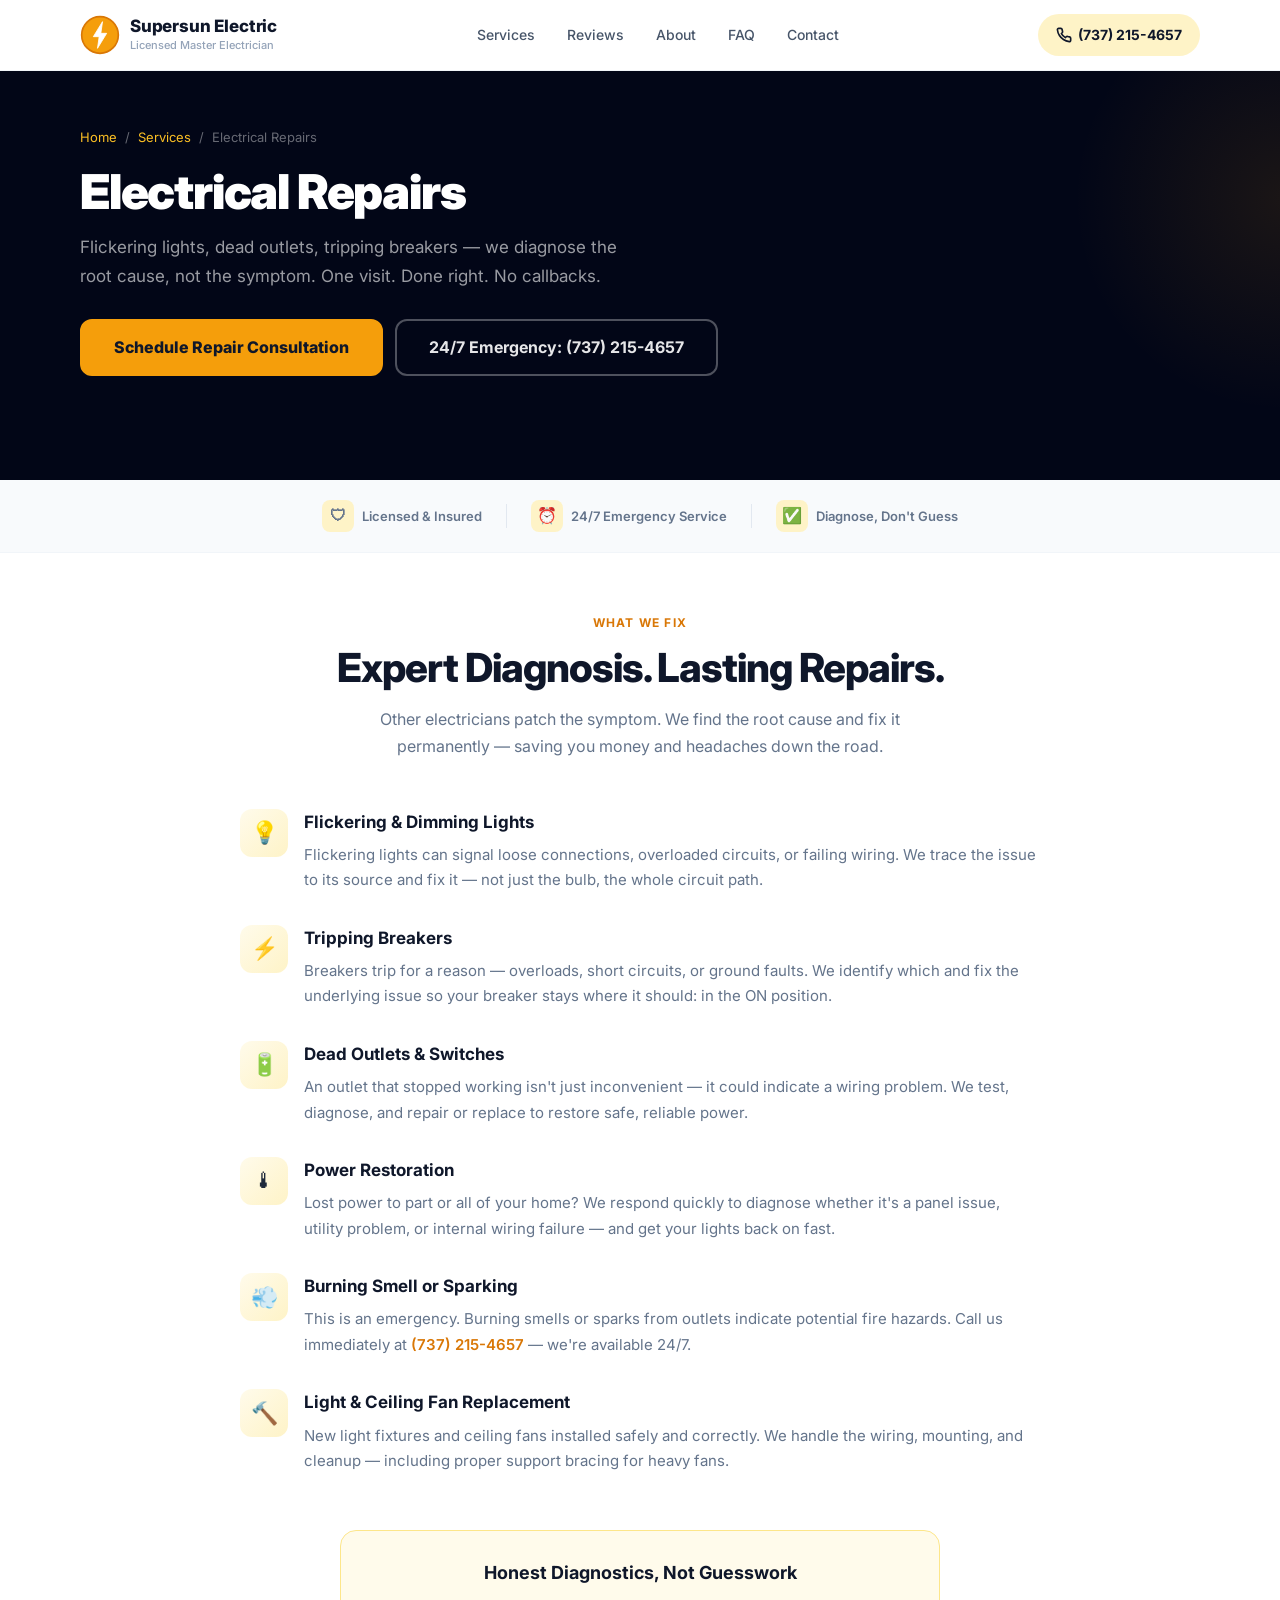
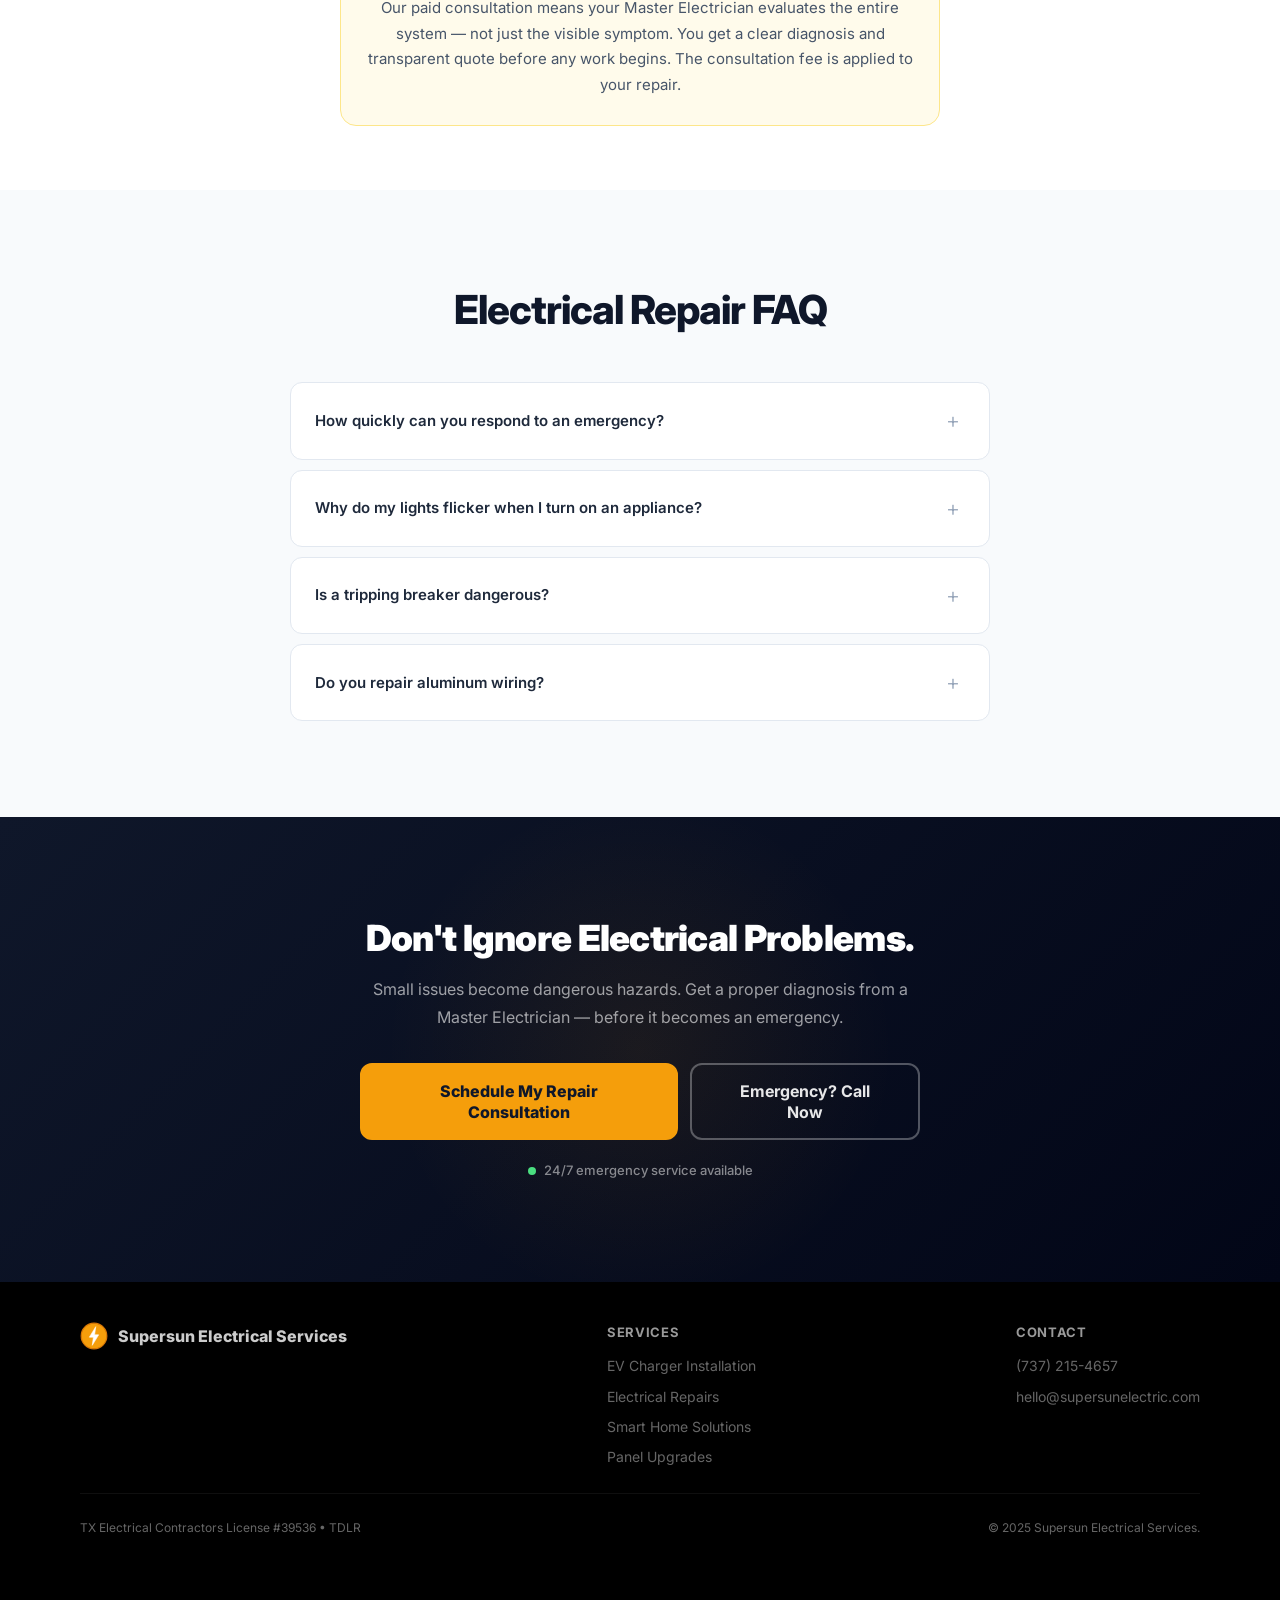
==== electrical-repairs/index.html @ ce924eeb "Redesign site with sales psychology, mobile-first UX, and dedicated service pages - Complete visual " ====
<!DOCTYPE html>
<html lang="en">
<head>
  <meta charset="UTF-8">
  <meta name="viewport" content="width=device-width, initial-scale=1.0">
  <title>Electrical Repairs | Supersun Electrical Services | Round Rock &amp; North Austin TX</title>
  <meta name="description" content="Expert electrical repairs in Round Rock, Cedar Park & North Austin. Flickering lights, tripping breakers, power restoration. Licensed Master Electrician. 24/7 emergency service. Call (737) 215-4657.">
  <link rel="canonical" href="https://papasartcave.com/electrical-repairs/">
  <meta property="og:title" content="Electrical Repairs | Supersun Electrical Services">
  <meta property="og:description" content="Stop living with flickering lights and tripping breakers. Expert electrical repair by a licensed Master Electrician in North Austin.">
  <link rel="preconnect" href="https://fonts.googleapis.com">
  <link rel="preconnect" href="https://fonts.gstatic.com" crossorigin>
  <link href="https://fonts.googleapis.com/css2?family=Inter:wght@400;500;600;700;800;900&display=swap" rel="stylesheet">
  <link rel="stylesheet" href="../styles.css">
</head>
<body>

  <div class="sticky-cta" id="stickyCta">
    <a href="tel:+17372154657" class="sticky-cta__call"><svg width="18" height="18" viewBox="0 0 24 24" fill="none" stroke="currentColor" stroke-width="2.5" stroke-linecap="round" stroke-linejoin="round"><path d="M22 16.92v3a2 2 0 01-2.18 2 19.79 19.79 0 01-8.63-3.07 19.5 19.5 0 01-6-6 19.79 19.79 0 01-3.07-8.67A2 2 0 014.11 2h3a2 2 0 012 1.72 12.84 12.84 0 00.7 2.81 2 2 0 01-.45 2.11L8.09 9.91a16 16 0 006 6l1.27-1.27a2 2 0 012.11-.45 12.84 12.84 0 002.81.7A2 2 0 0122 16.92z"/></svg> Call Now</a>
    <a href="/#contact" class="sticky-cta__quote">Get Free Quote</a>
  </div>

  <header class="header" id="header">
    <div class="container">
      <div class="header__inner">
        <a href="/" class="header__brand">
          <div class="header__logo"><svg width="40" height="40" viewBox="0 0 48 48" fill="none"><circle cx="24" cy="24" r="22" fill="#F59E0B" stroke="#D97706" stroke-width="2"/><path d="M27 8L16 26h7l-2 14 11-18h-7l2-14z" fill="#fff" stroke="#fff" stroke-width="1" stroke-linejoin="round"/></svg></div>
          <div><span class="header__name">Supersun Electric</span><span class="header__tagline">Licensed Master Electrician</span></div>
        </a>
        <nav class="nav">
          <a href="/#services" class="nav__link">Services</a>
          <a href="/#reviews" class="nav__link">Reviews</a>
          <a href="/#about" class="nav__link">About</a>
          <a href="/#faq" class="nav__link">FAQ</a>
          <a href="/#contact" class="nav__link">Contact</a>
        </nav>
        <div class="header__cta">
          <a href="tel:+17372154657" class="header__phone-btn"><svg width="16" height="16" viewBox="0 0 24 24" fill="none" stroke="currentColor" stroke-width="2.5" stroke-linecap="round" stroke-linejoin="round"><path d="M22 16.92v3a2 2 0 01-2.18 2 19.79 19.79 0 01-8.63-3.07 19.5 19.5 0 01-6-6 19.79 19.79 0 01-3.07-8.67A2 2 0 014.11 2h3a2 2 0 012 1.72 12.84 12.84 0 00.7 2.81 2 2 0 01-.45 2.11L8.09 9.91a16 16 0 006 6l1.27-1.27a2 2 0 012.11-.45 12.84 12.84 0 002.81.7A2 2 0 0122 16.92z"/></svg><span>(737) 215-4657</span></a>
        </div>
        <button class="menu-toggle" id="menuToggle" aria-label="Open menu"><span class="menu-toggle__bar"></span></button>
      </div>
    </div>
  </header>

  <div class="mobile-menu" id="mobileMenu">
    <div class="mobile-menu__panel">
      <a href="/#services" class="mobile-menu__link">Services</a>
      <a href="/#about" class="mobile-menu__link">About</a>
      <a href="/#reviews" class="mobile-menu__link">Reviews</a>
      <a href="/#contact" class="mobile-menu__link">Contact</a>
      <div class="mobile-menu__cta">
        <a href="/#contact" class="btn btn--primary btn--full">Schedule Consultation</a>
        <a href="tel:+17372154657" class="btn btn--outline btn--full">Call (737) 215-4657</a>
      </div>
    </div>
  </div>

  <section class="page-hero">
    <div class="container">
      <div class="page-hero__breadcrumb">
        <a href="/">Home</a> / <a href="/#services">Services</a> / <span>Electrical Repairs</span>
      </div>
      <h1 class="page-hero__title">Electrical Repairs</h1>
      <p class="page-hero__subtitle">Flickering lights, dead outlets, tripping breakers — we diagnose the root cause, not the symptom. One visit. Done right. No callbacks.</p>
      <div class="hero__ctas">
        <a href="/#contact" class="btn btn--primary btn--lg">Schedule Repair Consultation</a>
        <a href="tel:+17372154657" class="btn btn--outline-light btn--lg">24/7 Emergency: (737) 215-4657</a>
      </div>
    </div>
  </section>

  <div class="trust-bar">
    <div class="container">
      <div class="trust-bar__inner">
        <div class="trust-bar__item"><div class="trust-bar__icon">&#128737;</div> Licensed &amp; Insured</div>
        <div class="trust-bar__divider"></div>
        <div class="trust-bar__item"><div class="trust-bar__icon">&#9200;</div> 24/7 Emergency Service</div>
        <div class="trust-bar__divider"></div>
        <div class="trust-bar__item"><div class="trust-bar__icon">&#9989;</div> Diagnose, Don't Guess</div>
      </div>
    </div>
  </div>

  <section class="service-content">
    <div class="container">
      <div class="section__header">
        <span class="section__label">What We Fix</span>
        <h2 class="section__title">Expert Diagnosis. Lasting Repairs.</h2>
        <p class="section__subtitle">Other electricians patch the symptom. We find the root cause and fix it permanently — saving you money and headaches down the road.</p>
      </div>
      <div class="service-content__grid">
        <div class="benefit-card">
          <div class="benefit-card__icon">&#128161;</div>
          <div class="benefit-card__content">
            <h3>Flickering &amp; Dimming Lights</h3>
            <p>Flickering lights can signal loose connections, overloaded circuits, or failing wiring. We trace the issue to its source and fix it — not just the bulb, the whole circuit path.</p>
          </div>
        </div>
        <div class="benefit-card">
          <div class="benefit-card__icon">&#9889;</div>
          <div class="benefit-card__content">
            <h3>Tripping Breakers</h3>
            <p>Breakers trip for a reason — overloads, short circuits, or ground faults. We identify which and fix the underlying issue so your breaker stays where it should: in the ON position.</p>
          </div>
        </div>
        <div class="benefit-card">
          <div class="benefit-card__icon">&#128267;</div>
          <div class="benefit-card__content">
            <h3>Dead Outlets &amp; Switches</h3>
            <p>An outlet that stopped working isn't just inconvenient — it could indicate a wiring problem. We test, diagnose, and repair or replace to restore safe, reliable power.</p>
          </div>
        </div>
        <div class="benefit-card">
          <div class="benefit-card__icon">&#127777;</div>
          <div class="benefit-card__content">
            <h3>Power Restoration</h3>
            <p>Lost power to part or all of your home? We respond quickly to diagnose whether it's a panel issue, utility problem, or internal wiring failure — and get your lights back on fast.</p>
          </div>
        </div>
        <div class="benefit-card">
          <div class="benefit-card__icon">&#128168;</div>
          <div class="benefit-card__content">
            <h3>Burning Smell or Sparking</h3>
            <p>This is an emergency. Burning smells or sparks from outlets indicate potential fire hazards. Call us immediately at <a href="tel:+17372154657" style="color: var(--amber-600); font-weight: 600;">(737) 215-4657</a> — we're available 24/7.</p>
          </div>
        </div>
        <div class="benefit-card">
          <div class="benefit-card__icon">&#128296;</div>
          <div class="benefit-card__content">
            <h3>Light &amp; Ceiling Fan Replacement</h3>
            <p>New light fixtures and ceiling fans installed safely and correctly. We handle the wiring, mounting, and cleanup — including proper support bracing for heavy fans.</p>
          </div>
        </div>
      </div>
    </div>
  </section>

  <section style="padding: 0 0 64px;">
    <div class="container">
      <div class="pricing-note">
        <h3>Honest Diagnostics, Not Guesswork</h3>
        <p>Our paid consultation means your Master Electrician evaluates the entire system — not just the visible symptom. You get a clear diagnosis and transparent quote before any work begins. The consultation fee is applied to your repair.</p>
      </div>
    </div>
  </section>

  <section class="faq">
    <div class="container">
      <div class="section__header"><h2 class="section__title">Electrical Repair FAQ</h2></div>
      <div class="faq__list">
        <details class="faq__item">
          <summary class="faq__question">How quickly can you respond to an emergency?</summary>
          <p class="faq__answer">We offer 24/7 emergency service. For urgent issues like burning smells, sparking outlets, or complete power loss, call <a href="tel:+17372154657">(737) 215-4657</a> immediately. We prioritize safety-critical calls and respond as fast as possible.</p>
        </details>
        <details class="faq__item">
          <summary class="faq__question">Why do my lights flicker when I turn on an appliance?</summary>
          <p class="faq__answer">This usually means the appliance is on a circuit that can't handle the load, or there's a loose connection somewhere in the circuit. It could also indicate your panel needs upgrading. We'll diagnose the exact cause during our consultation.</p>
        </details>
        <details class="faq__item">
          <summary class="faq__question">Is a tripping breaker dangerous?</summary>
          <p class="faq__answer">A breaker tripping occasionally is the safety mechanism working as designed. But if it trips repeatedly, that indicates an underlying issue — overloaded circuit, short circuit, or ground fault — that needs professional diagnosis. Don't just keep resetting it.</p>
        </details>
        <details class="faq__item">
          <summary class="faq__question">Do you repair aluminum wiring?</summary>
          <p class="faq__answer">Yes. Aluminum wiring (common in 1960s-70s homes) requires special attention due to fire risk at connections. We can install COPALUM or AlumiConn connectors, or recommend a full rewire depending on your situation.</p>
        </details>
      </div>
    </div>
  </section>

  <section class="final-cta">
    <div class="container">
      <div class="final-cta__content">
        <h2 class="final-cta__title">Don't Ignore Electrical Problems.</h2>
        <p class="final-cta__subtitle">Small issues become dangerous hazards. Get a proper diagnosis from a Master Electrician — before it becomes an emergency.</p>
        <div class="final-cta__buttons">
          <a href="/#contact" class="btn btn--primary btn--lg">Schedule My Repair Consultation</a>
          <a href="tel:+17372154657" class="btn btn--outline-light btn--lg">Emergency? Call Now</a>
        </div>
        <div class="final-cta__urgency"><span class="pulse"></span> 24/7 emergency service available</div>
      </div>
    </div>
  </section>

  <footer class="footer">
    <div class="container">
      <div class="footer__inner">
        <div class="footer__top">
          <div><div class="footer__brand"><svg width="28" height="28" viewBox="0 0 48 48" fill="none"><circle cx="24" cy="24" r="22" fill="#F59E0B" stroke="#D97706" stroke-width="2"/><path d="M27 8L16 26h7l-2 14 11-18h-7l2-14z" fill="#fff" stroke="#fff" stroke-width="1" stroke-linejoin="round"/></svg><span class="footer__brand-name">Supersun Electrical Services</span></div></div>
          <div class="footer__links"><span class="footer__links-title">Services</span><a href="/ev-charger-installation/" class="footer__link">EV Charger Installation</a><a href="/electrical-repairs/" class="footer__link">Electrical Repairs</a><a href="/smart-home-solutions/" class="footer__link">Smart Home Solutions</a><a href="/panel-upgrades/" class="footer__link">Panel Upgrades</a></div>
          <div class="footer__links"><span class="footer__links-title">Contact</span><a href="tel:+17372154657" class="footer__link">(737) 215-4657</a><a href="mailto:hello@supersunelectric.com" class="footer__link">hello@supersunelectric.com</a></div>
        </div>
        <div class="footer__bottom"><p>TX Electrical Contractors License #39536 &bull; TDLR</p><p>&copy; 2025 Supersun Electrical Services.</p></div>
      </div>
    </div>
  </footer>

  <script>
    const stickyCta = document.getElementById('stickyCta');
    const pageHero = document.querySelector('.page-hero');
    if (stickyCta && pageHero) { new IntersectionObserver(([e]) => stickyCta.classList.toggle('sticky-cta--visible', !e.isIntersecting), { threshold: 0.1 }).observe(pageHero); }
    const header = document.getElementById('header');
    window.addEventListener('scroll', () => header.classList.toggle('header--scrolled', window.scrollY > 10), { passive: true });
    const menuToggle = document.getElementById('menuToggle');
    const mobileMenu = document.getElementById('mobileMenu');
    menuToggle.addEventListener('click', () => { mobileMenu.classList.toggle('mobile-menu--open'); menuToggle.classList.toggle('menu-toggle--active'); document.body.style.overflow = mobileMenu.classList.contains('mobile-menu--open') ? 'hidden' : ''; });
    mobileMenu.addEventListener('click', (e) => { if (e.target === mobileMenu) { mobileMenu.classList.remove('mobile-menu--open'); menuToggle.classList.remove('menu-toggle--active'); document.body.style.overflow = ''; } });
  </script>
</body>
</html>
---- styles.css ----
/* ===========================================
   SUPERSUN ELECTRICAL - Complete Redesign
   Mobile-First | Sales-Focused | Premium Feel
   =========================================== */

/* Reset & Base */
*, *::before, *::after {
  box-sizing: border-box;
  margin: 0;
  padding: 0;
}

:root {
  --amber-50: #FFFBEB;
  --amber-100: #FEF3C7;
  --amber-200: #FDE68A;
  --amber-300: #FCD34D;
  --amber-400: #FBBF24;
  --amber-500: #F59E0B;
  --amber-600: #D97706;
  --amber-700: #B45309;

  --slate-50: #F8FAFC;
  --slate-100: #F1F5F9;
  --slate-200: #E2E8F0;
  --slate-300: #CBD5E1;
  --slate-400: #94A3B8;
  --slate-500: #64748B;
  --slate-600: #475569;
  --slate-700: #334155;
  --slate-800: #1E293B;
  --slate-900: #0F172A;
  --slate-950: #020617;

  --green-400: #4ADE80;
  --green-500: #22C55E;
  --green-600: #16A34A;
  --red-500: #EF4444;
  --red-50: #FEF2F2;

  --radius: 12px;
  --radius-lg: 16px;
  --radius-xl: 20px;
  --shadow-sm: 0 1px 2px rgba(0,0,0,0.05);
  --shadow: 0 4px 6px -1px rgba(0,0,0,0.1), 0 2px 4px -2px rgba(0,0,0,0.1);
  --shadow-lg: 0 10px 15px -3px rgba(0,0,0,0.1), 0 4px 6px -4px rgba(0,0,0,0.1);
  --shadow-xl: 0 20px 25px -5px rgba(0,0,0,0.1), 0 8px 10px -6px rgba(0,0,0,0.1);
}

html {
  scroll-behavior: smooth;
  -webkit-text-size-adjust: 100%;
}

body {
  font-family: 'Inter', -apple-system, BlinkMacSystemFont, 'Segoe UI', sans-serif;
  color: var(--slate-800);
  background: #fff;
  line-height: 1.6;
  -webkit-font-smoothing: antialiased;
  -moz-osx-font-smoothing: grayscale;
  overflow-x: hidden;
}

img { max-width: 100%; height: auto; display: block; }
a { color: inherit; text-decoration: none; }

.container {
  width: 100%;
  max-width: 1200px;
  margin: 0 auto;
  padding: 0 20px;
}

/* ===========================================
   STICKY MOBILE CTA BAR
   =========================================== */
.sticky-cta {
  position: fixed;
  bottom: 0;
  left: 0;
  right: 0;
  z-index: 1000;
  display: flex;
  gap: 8px;
  background: var(--slate-900);
  padding: 12px 16px;
  padding-bottom: max(12px, env(safe-area-inset-bottom));
  transform: translateY(100%);
  transition: transform 0.3s cubic-bezier(0.4, 0, 0.2, 1);
  box-shadow: 0 -4px 24px rgba(0,0,0,0.25);
  backdrop-filter: blur(12px);
}

.sticky-cta--visible {
  transform: translateY(0);
}

.sticky-cta a {
  flex: 1;
  display: flex;
  align-items: center;
  justify-content: center;
  gap: 8px;
  padding: 14px 16px;
  border-radius: 10px;
  font-weight: 700;
  font-size: 15px;
  text-align: center;
  transition: all 0.2s;
}

.sticky-cta__call {
  background: var(--amber-500);
  color: var(--slate-900) !important;
}
.sticky-cta__call:hover { background: var(--amber-400); }

.sticky-cta__quote {
  background: #fff;
  color: var(--slate-900) !important;
}
.sticky-cta__quote:hover { background: var(--slate-100); }

/* ===========================================
   HEADER / NAVIGATION
   =========================================== */
.header {
  position: sticky;
  top: 0;
  z-index: 500;
  background: rgba(255,255,255,0.97);
  backdrop-filter: blur(16px);
  -webkit-backdrop-filter: blur(16px);
  border-bottom: 1px solid var(--slate-100);
  transition: box-shadow 0.3s;
}

.header--scrolled {
  box-shadow: 0 1px 3px rgba(0,0,0,0.08);
}

.header__inner {
  display: flex;
  align-items: center;
  justify-content: space-between;
  padding: 14px 0;
}

.header__brand {
  display: flex;
  align-items: center;
  gap: 10px;
  text-decoration: none;
}

.header__logo {
  flex-shrink: 0;
  width: 40px;
  height: 40px;
}

.header__name {
  font-weight: 800;
  font-size: 17px;
  color: var(--slate-900);
  display: block;
  line-height: 1.2;
  letter-spacing: -0.01em;
}

.header__tagline {
  font-size: 11px;
  color: var(--slate-400);
  display: block;
  font-weight: 500;
}

/* Desktop Nav */
.nav {
  display: none;
  align-items: center;
  gap: 4px;
}

.nav__link {
  font-size: 14px;
  font-weight: 500;
  color: var(--slate-600);
  padding: 8px 14px;
  border-radius: 8px;
  transition: all 0.2s;
}

.nav__link:hover {
  color: var(--slate-900);
  background: var(--slate-50);
}

.nav__link--active {
  color: var(--slate-900);
  font-weight: 600;
}

/* Header CTA */
.header__cta {
  display: none;
  align-items: center;
  gap: 10px;
}

.header__phone-btn {
  display: flex;
  align-items: center;
  gap: 6px;
  font-weight: 700;
  font-size: 14px;
  color: var(--slate-900) !important;
  background: var(--amber-100);
  padding: 10px 18px;
  border-radius: 100px;
  white-space: nowrap;
  transition: all 0.2s;
}

.header__phone-btn:hover {
  background: var(--amber-200);
  transform: translateY(-1px);
}

/* Mobile Menu Toggle */
.menu-toggle {
  display: flex;
  align-items: center;
  justify-content: center;
  width: 44px;
  height: 44px;
  border: none;
  background: transparent;
  cursor: pointer;
  border-radius: 10px;
  transition: background 0.2s;
}

.menu-toggle:hover {
  background: var(--slate-50);
}

.menu-toggle__bar {
  display: block;
  width: 22px;
  height: 2px;
  background: var(--slate-700);
  border-radius: 2px;
  position: relative;
  transition: all 0.3s;
}

.menu-toggle__bar::before,
.menu-toggle__bar::after {
  content: '';
  position: absolute;
  left: 0;
  width: 22px;
  height: 2px;
  background: var(--slate-700);
  border-radius: 2px;
  transition: all 0.3s;
}

.menu-toggle__bar::before { top: -7px; }
.menu-toggle__bar::after { top: 7px; }

.menu-toggle--active .menu-toggle__bar {
  background: transparent;
}
.menu-toggle--active .menu-toggle__bar::before {
  top: 0;
  transform: rotate(45deg);
}
.menu-toggle--active .menu-toggle__bar::after {
  top: 0;
  transform: rotate(-45deg);
}

/* Mobile Menu Overlay */
.mobile-menu {
  position: fixed;
  top: 0;
  left: 0;
  right: 0;
  bottom: 0;
  z-index: 400;
  background: rgba(15,23,42,0.5);
  backdrop-filter: blur(4px);
  opacity: 0;
  visibility: hidden;
  transition: all 0.3s;
}

.mobile-menu--open {
  opacity: 1;
  visibility: visible;
}

.mobile-menu__panel {
  position: absolute;
  top: 0;
  right: 0;
  width: min(320px, 85vw);
  height: 100%;
  background: #fff;
  padding: 80px 24px 32px;
  transform: translateX(100%);
  transition: transform 0.35s cubic-bezier(0.4, 0, 0.2, 1);
  overflow-y: auto;
  display: flex;
  flex-direction: column;
}

.mobile-menu--open .mobile-menu__panel {
  transform: translateX(0);
}

.mobile-menu__link {
  display: block;
  font-size: 17px;
  font-weight: 600;
  color: var(--slate-800);
  padding: 16px 0;
  border-bottom: 1px solid var(--slate-100);
  transition: color 0.2s;
}

.mobile-menu__link:hover {
  color: var(--amber-600);
}

.mobile-menu__service-links {
  padding-left: 16px;
  display: flex;
  flex-direction: column;
}

.mobile-menu__service-link {
  font-size: 15px;
  font-weight: 500;
  color: var(--slate-500);
  padding: 10px 0;
  border-bottom: 1px solid var(--slate-50);
}

.mobile-menu__service-link:hover {
  color: var(--amber-600);
}

.mobile-menu__cta {
  margin-top: auto;
  padding-top: 24px;
  display: flex;
  flex-direction: column;
  gap: 10px;
}

/* ===========================================
   BUTTONS
   =========================================== */
.btn {
  display: inline-flex;
  align-items: center;
  justify-content: center;
  gap: 8px;
  font-weight: 700;
  font-size: 15px;
  border-radius: 10px;
  padding: 14px 28px;
  border: 2px solid transparent;
  cursor: pointer;
  transition: all 0.25s cubic-bezier(0.4, 0, 0.2, 1);
  text-align: center;
  line-height: 1.3;
  position: relative;
  overflow: hidden;
}

.btn--primary {
  background: var(--amber-500);
  color: var(--slate-900);
  border-color: var(--amber-500);
  font-weight: 800;
}
.btn--primary:hover {
  background: var(--amber-400);
  border-color: var(--amber-400);
  transform: translateY(-2px);
  box-shadow: 0 8px 24px rgba(245,158,11,0.35);
}

.btn--secondary {
  background: var(--slate-900);
  color: #fff;
  border-color: var(--slate-900);
}
.btn--secondary:hover {
  background: var(--slate-800);
  transform: translateY(-2px);
  box-shadow: var(--shadow-lg);
}

.btn--outline {
  background: transparent;
  color: var(--slate-700);
  border-color: var(--slate-300);
}
.btn--outline:hover {
  border-color: var(--slate-400);
  background: var(--slate-50);
  color: var(--slate-900);
}

.btn--outline-light {
  background: transparent;
  color: rgba(255,255,255,0.9);
  border-color: rgba(255,255,255,0.3);
}
.btn--outline-light:hover {
  background: rgba(255,255,255,0.1);
  border-color: rgba(255,255,255,0.5);
  color: #fff;
}

.btn--lg {
  padding: 16px 32px;
  font-size: 16px;
  border-radius: 12px;
}

.btn--full {
  width: 100%;
}

.btn--ghost {
  background: transparent;
  color: var(--amber-600);
  border-color: transparent;
  padding: 8px 0;
  font-weight: 600;
}
.btn--ghost:hover {
  color: var(--amber-700);
}
.btn--ghost::after {
  content: ' \2192';
  transition: transform 0.2s;
  display: inline-block;
}
.btn--ghost:hover::after {
  transform: translateX(4px);
}

/* ===========================================
   HERO
   =========================================== */
.hero {
  background: var(--slate-950);
  color: #fff;
  padding: 48px 0 56px;
  position: relative;
  overflow: hidden;
}

.hero::before {
  content: '';
  position: absolute;
  top: -40%;
  right: -20%;
  width: 600px;
  height: 600px;
  background: radial-gradient(circle, rgba(245,158,11,0.12) 0%, transparent 65%);
  pointer-events: none;
}

.hero::after {
  content: '';
  position: absolute;
  bottom: -20%;
  left: -10%;
  width: 400px;
  height: 400px;
  background: radial-gradient(circle, rgba(245,158,11,0.06) 0%, transparent 65%);
  pointer-events: none;
}

.hero__content {
  position: relative;
  z-index: 1;
}

.hero__eyebrow {
  display: inline-flex;
  align-items: center;
  gap: 8px;
  background: rgba(245,158,11,0.1);
  color: var(--amber-400);
  font-size: 13px;
  font-weight: 600;
  padding: 8px 16px;
  border-radius: 100px;
  border: 1px solid rgba(245,158,11,0.15);
  margin-bottom: 24px;
  letter-spacing: 0.02em;
}

.hero__title {
  font-size: 36px;
  font-weight: 900;
  line-height: 1.1;
  margin-bottom: 18px;
  letter-spacing: -0.03em;
}

.hero__title .highlight {
  color: var(--amber-400);
  display: block;
}

.hero__subtitle {
  font-size: 17px;
  line-height: 1.7;
  color: rgba(255,255,255,0.65);
  margin-bottom: 32px;
  max-width: 520px;
}

.hero__ctas {
  display: flex;
  flex-direction: column;
  gap: 12px;
  margin-bottom: 40px;
}

.hero__social-proof {
  display: flex;
  flex-direction: column;
  gap: 16px;
}

.hero__rating {
  display: flex;
  align-items: center;
  gap: 8px;
}

.hero__stars {
  color: var(--amber-400);
  font-size: 16px;
  letter-spacing: 2px;
}

.hero__rating-text {
  font-size: 13px;
  color: rgba(255,255,255,0.5);
  font-weight: 500;
}

.hero__trust-row {
  display: flex;
  flex-wrap: wrap;
  gap: 16px 24px;
}

.hero__trust-item {
  display: flex;
  align-items: center;
  gap: 8px;
  font-size: 13px;
  color: rgba(255,255,255,0.6);
  font-weight: 500;
}

.hero__trust-item svg {
  flex-shrink: 0;
}

/* ===========================================
   TRUST BAR
   =========================================== */
.trust-bar {
  background: var(--slate-50);
  border-bottom: 1px solid var(--slate-100);
  padding: 20px 0;
  overflow: hidden;
}

.trust-bar__inner {
  display: flex;
  align-items: center;
  justify-content: center;
  gap: 24px;
  flex-wrap: wrap;
}

.trust-bar__item {
  display: flex;
  align-items: center;
  gap: 8px;
  font-size: 13px;
  font-weight: 600;
  color: var(--slate-500);
  white-space: nowrap;
}

.trust-bar__icon {
  width: 32px;
  height: 32px;
  background: var(--amber-100);
  border-radius: 8px;
  display: flex;
  align-items: center;
  justify-content: center;
  font-size: 16px;
  flex-shrink: 0;
}

.trust-bar__divider {
  width: 1px;
  height: 24px;
  background: var(--slate-200);
  display: none;
}

/* ===========================================
   SECTION COMMON
   =========================================== */
section {
  padding: 64px 0;
}

.section__label {
  display: inline-block;
  font-size: 12px;
  font-weight: 700;
  text-transform: uppercase;
  letter-spacing: 0.1em;
  color: var(--amber-600);
  margin-bottom: 12px;
}

.section__title {
  font-size: 28px;
  font-weight: 800;
  text-align: center;
  margin-bottom: 14px;
  letter-spacing: -0.025em;
  line-height: 1.2;
  color: var(--slate-900);
}

.section__subtitle {
  font-size: 16px;
  color: var(--slate-500);
  text-align: center;
  margin-bottom: 40px;
  max-width: 560px;
  margin-left: auto;
  margin-right: auto;
  line-height: 1.7;
}

.section__header {
  text-align: center;
  margin-bottom: 48px;
}

/* ===========================================
   PROBLEM / AGITATION
   =========================================== */
.problem {
  background: #fff;
}

.problem__grid {
  display: grid;
  gap: 16px;
  max-width: 800px;
  margin: 0 auto;
}

.problem__card {
  padding: 28px 24px;
  border-radius: var(--radius-lg);
  border: 1px solid var(--slate-200);
  opacity: 0;
  transform: translateY(20px);
  transition: opacity 0.6s ease, transform 0.6s ease;
}

.problem__card.animate-in {
  opacity: 1;
  transform: translateY(0);
}

.problem__card--bad {
  background: var(--red-50);
  border-color: rgba(239,68,68,0.12);
}

.problem__card--good {
  background: #F0FDF4;
  border-color: rgba(34,197,94,0.12);
}

.problem__card-header {
  display: flex;
  align-items: center;
  gap: 12px;
  margin-bottom: 16px;
}

.problem__icon {
  width: 40px;
  height: 40px;
  border-radius: 10px;
  display: flex;
  align-items: center;
  justify-content: center;
  font-size: 18px;
  font-weight: 800;
  flex-shrink: 0;
}

.problem__card--bad .problem__icon {
  background: rgba(239,68,68,0.1);
  color: var(--red-500);
}

.problem__card--good .problem__icon {
  background: rgba(34,197,94,0.1);
  color: var(--green-600);
}

.problem__card h3 {
  font-size: 18px;
  font-weight: 700;
}

.problem__card ul {
  list-style: none;
  display: flex;
  flex-direction: column;
  gap: 10px;
}

.problem__card li {
  font-size: 15px;
  color: var(--slate-600);
  padding-left: 28px;
  position: relative;
  line-height: 1.5;
}

.problem__card--bad li::before {
  content: '\2715';
  position: absolute;
  left: 0;
  color: var(--red-500);
  font-weight: 700;
  font-size: 13px;
  top: 2px;
}

.problem__card--good li::before {
  content: '\2713';
  position: absolute;
  left: 0;
  color: var(--green-500);
  font-weight: 700;
  font-size: 14px;
  top: 1px;
}

/* ===========================================
   SERVICES
   =========================================== */
.services {
  background: var(--slate-50);
}

.services__grid {
  display: grid;
  gap: 16px;
}

.service-card {
  background: #fff;
  border: 1px solid var(--slate-200);
  border-radius: var(--radius-xl);
  padding: 32px 24px;
  transition: all 0.35s cubic-bezier(0.4, 0, 0.2, 1);
  opacity: 0;
  transform: translateY(20px);
  display: flex;
  flex-direction: column;
  position: relative;
  overflow: hidden;
}

.service-card.animate-in {
  opacity: 1;
  transform: translateY(0);
}

.service-card:hover {
  transform: translateY(-4px);
  box-shadow: var(--shadow-xl);
  border-color: var(--amber-200);
}

.service-card__icon {
  width: 56px;
  height: 56px;
  background: linear-gradient(135deg, var(--amber-50), var(--amber-100));
  border-radius: 14px;
  display: flex;
  align-items: center;
  justify-content: center;
  margin-bottom: 20px;
  color: var(--amber-600);
}

.service-card__title {
  font-size: 20px;
  font-weight: 800;
  margin-bottom: 10px;
  letter-spacing: -0.01em;
  color: var(--slate-900);
}

.service-card__desc {
  font-size: 15px;
  color: var(--slate-500);
  margin-bottom: 20px;
  line-height: 1.7;
  flex-grow: 1;
}

.service-card__features {
  list-style: none;
  display: flex;
  flex-direction: column;
  gap: 8px;
  margin-bottom: 24px;
}

.service-card__features li {
  font-size: 14px;
  color: var(--slate-600);
  padding-left: 24px;
  position: relative;
  font-weight: 500;
}

.service-card__features li::before {
  content: '';
  position: absolute;
  left: 0;
  top: 7px;
  width: 8px;
  height: 8px;
  background: var(--amber-400);
  border-radius: 50%;
}

.service-card__link {
  display: inline-flex;
  align-items: center;
  gap: 6px;
  font-size: 14px;
  font-weight: 700;
  color: var(--amber-600);
  transition: all 0.2s;
}

.service-card__link:hover {
  color: var(--amber-700);
  gap: 10px;
}

/* ===========================================
   SOCIAL PROOF / STATS
   =========================================== */
.proof {
  background: var(--slate-950);
  color: #fff;
  position: relative;
  overflow: hidden;
}

.proof::before {
  content: '';
  position: absolute;
  top: 0;
  left: 0;
  right: 0;
  bottom: 0;
  background: linear-gradient(135deg, rgba(245,158,11,0.05) 0%, transparent 50%);
  pointer-events: none;
}

.proof .section__label { color: var(--amber-400); }
.proof .section__title { color: #fff; }
.proof .section__subtitle { color: rgba(255,255,255,0.5); }

.stats {
  display: grid;
  grid-template-columns: 1fr 1fr;
  gap: 16px;
  margin-bottom: 40px;
  position: relative;
  z-index: 1;
}

.stat {
  text-align: center;
  padding: 24px 16px;
  background: rgba(255,255,255,0.04);
  border-radius: var(--radius-lg);
  border: 1px solid rgba(255,255,255,0.06);
  opacity: 0;
  transform: translateY(20px);
  transition: opacity 0.6s ease, transform 0.6s ease;
}

.stat.animate-in {
  opacity: 1;
  transform: translateY(0);
}

.stat__number {
  display: block;
  font-size: 36px;
  font-weight: 900;
  color: var(--amber-400);
  line-height: 1.1;
  margin-bottom: 6px;
  letter-spacing: -0.02em;
}

.stat__label {
  font-size: 13px;
  color: rgba(255,255,255,0.5);
  font-weight: 500;
}

/* Testimonial */
.testimonials {
  position: relative;
  z-index: 1;
  margin-bottom: 40px;
}

.testimonial {
  background: rgba(255,255,255,0.04);
  border: 1px solid rgba(255,255,255,0.06);
  border-radius: var(--radius-xl);
  padding: 28px 24px;
  margin-bottom: 16px;
}

.testimonial__stars {
  color: var(--amber-400);
  font-size: 16px;
  letter-spacing: 3px;
  margin-bottom: 14px;
}

.testimonial__text {
  font-size: 15px;
  color: rgba(255,255,255,0.75);
  line-height: 1.7;
  margin-bottom: 16px;
  font-style: italic;
}

.testimonial__author {
  display: flex;
  align-items: center;
  gap: 12px;
}

.testimonial__avatar {
  width: 40px;
  height: 40px;
  border-radius: 50%;
  background: var(--amber-500);
  display: flex;
  align-items: center;
  justify-content: center;
  font-weight: 800;
  font-size: 14px;
  color: var(--slate-900);
  flex-shrink: 0;
}

.testimonial__name {
  font-size: 14px;
  font-weight: 600;
  color: rgba(255,255,255,0.9);
}

.testimonial__location {
  font-size: 12px;
  color: rgba(255,255,255,0.4);
}

.certifications {
  display: flex;
  flex-wrap: wrap;
  justify-content: center;
  gap: 8px;
  position: relative;
  z-index: 1;
}

.cert-badge {
  font-size: 12px;
  font-weight: 600;
  padding: 8px 16px;
  border-radius: 100px;
  background: rgba(245,158,11,0.08);
  color: var(--amber-300);
  border: 1px solid rgba(245,158,11,0.15);
  letter-spacing: 0.01em;
}

/* ===========================================
   PROCESS / HOW IT WORKS
   =========================================== */
.process {
  background: #fff;
}

.process__steps {
  display: flex;
  flex-direction: column;
  align-items: center;
  gap: 0;
  max-width: 800px;
  margin: 0 auto;
}

.step {
  text-align: center;
  padding: 28px 20px;
  max-width: 380px;
  opacity: 0;
  transform: translateY(20px);
  transition: opacity 0.6s ease, transform 0.6s ease;
}

.step.animate-in {
  opacity: 1;
  transform: translateY(0);
}

.step__number {
  width: 52px;
  height: 52px;
  background: linear-gradient(135deg, var(--amber-500), var(--amber-400));
  color: var(--slate-900);
  font-weight: 900;
  font-size: 20px;
  border-radius: 50%;
  display: flex;
  align-items: center;
  justify-content: center;
  margin: 0 auto 18px;
  box-shadow: 0 4px 12px rgba(245,158,11,0.3);
}

.step__title {
  font-size: 19px;
  font-weight: 700;
  margin-bottom: 10px;
  color: var(--slate-900);
}

.step__desc {
  font-size: 15px;
  color: var(--slate-500);
  line-height: 1.7;
}

.step__connector {
  width: 2px;
  height: 36px;
  background: linear-gradient(to bottom, var(--amber-300), var(--slate-200));
  border-radius: 1px;
}

.process__cta {
  text-align: center;
  margin-top: 40px;
}

/* ===========================================
   ABOUT / TEAM
   =========================================== */
.about {
  background: var(--slate-50);
}

.about__grid {
  display: grid;
  gap: 20px;
  max-width: 700px;
  margin: 0 auto;
}

.about__member {
  background: #fff;
  border-radius: var(--radius-xl);
  padding: 32px 24px;
  text-align: center;
  border: 1px solid var(--slate-200);
  opacity: 0;
  transform: translateY(20px);
  transition: all 0.6s ease;
}

.about__member.animate-in {
  opacity: 1;
  transform: translateY(0);
}

.about__avatar {
  width: 72px;
  height: 72px;
  background: linear-gradient(135deg, var(--amber-500), var(--amber-400));
  color: var(--slate-900);
  font-weight: 800;
  font-size: 24px;
  border-radius: 50%;
  display: flex;
  align-items: center;
  justify-content: center;
  margin: 0 auto 16px;
  box-shadow: 0 4px 12px rgba(245,158,11,0.25);
}

.about__member h3 {
  font-size: 20px;
  font-weight: 800;
  margin-bottom: 4px;
  color: var(--slate-900);
}

.about__role {
  font-size: 14px;
  color: var(--amber-600);
  font-weight: 600;
  margin-bottom: 14px;
}

.about__member p:last-child {
  font-size: 15px;
  color: var(--slate-500);
  line-height: 1.7;
}

/* ===========================================
   SERVICE AREA
   =========================================== */
.area {
  background: #fff;
}

.area__grid {
  display: flex;
  flex-wrap: wrap;
  justify-content: center;
  gap: 8px;
}

.area__tag {
  font-size: 13px;
  font-weight: 500;
  padding: 8px 18px;
  background: var(--slate-50);
  border: 1px solid var(--slate-200);
  border-radius: 100px;
  color: var(--slate-600);
  transition: all 0.2s;
}

.area__tag:hover {
  background: var(--amber-50);
  border-color: var(--amber-200);
  color: var(--amber-700);
}

/* ===========================================
   FAQ
   =========================================== */
.faq {
  background: var(--slate-50);
}

.faq__list {
  max-width: 700px;
  margin: 0 auto;
  display: flex;
  flex-direction: column;
  gap: 10px;
}

.faq__item {
  background: #fff;
  border-radius: var(--radius);
  border: 1px solid var(--slate-200);
  overflow: hidden;
  transition: border-color 0.2s;
}

.faq__item[open] {
  border-color: var(--amber-200);
}

.faq__question {
  padding: 20px 24px;
  font-weight: 600;
  font-size: 15px;
  cursor: pointer;
  list-style: none;
  display: flex;
  align-items: center;
  justify-content: space-between;
  color: var(--slate-800);
  transition: color 0.2s;
}

.faq__question:hover {
  color: var(--amber-600);
}

.faq__question::-webkit-details-marker { display: none; }

.faq__question::after {
  content: '+';
  font-size: 22px;
  font-weight: 300;
  color: var(--slate-400);
  flex-shrink: 0;
  margin-left: 16px;
  transition: all 0.2s;
  width: 24px;
  text-align: center;
}

details[open] .faq__question::after {
  content: '\2212';
  color: var(--amber-500);
}

.faq__answer {
  padding: 0 24px 20px;
  font-size: 15px;
  color: var(--slate-500);
  line-height: 1.7;
}

.faq__answer a {
  color: var(--amber-600);
  font-weight: 600;
}

/* ===========================================
   FINAL CTA SECTION
   =========================================== */
.final-cta {
  background: linear-gradient(135deg, var(--slate-900) 0%, var(--slate-950) 100%);
  color: #fff;
  text-align: center;
  padding: 72px 0;
  position: relative;
  overflow: hidden;
}

.final-cta::before {
  content: '';
  position: absolute;
  top: 50%;
  left: 50%;
  transform: translate(-50%, -50%);
  width: 600px;
  height: 600px;
  background: radial-gradient(circle, rgba(245,158,11,0.08) 0%, transparent 60%);
  pointer-events: none;
}

.final-cta__content {
  position: relative;
  z-index: 1;
  max-width: 560px;
  margin: 0 auto;
}

.final-cta__title {
  font-size: 30px;
  font-weight: 900;
  margin-bottom: 16px;
  letter-spacing: -0.02em;
  line-height: 1.2;
}

.final-cta__subtitle {
  font-size: 16px;
  color: rgba(255,255,255,0.6);
  margin-bottom: 32px;
  line-height: 1.7;
}

.final-cta__buttons {
  display: flex;
  flex-direction: column;
  gap: 12px;
  justify-content: center;
  align-items: center;
}

.final-cta__urgency {
  display: inline-flex;
  align-items: center;
  gap: 8px;
  margin-top: 20px;
  font-size: 13px;
  color: rgba(255,255,255,0.5);
  font-weight: 500;
}

.final-cta__urgency .pulse {
  width: 8px;
  height: 8px;
  background: var(--green-400);
  border-radius: 50%;
  animation: pulse 2s infinite;
}

@keyframes pulse {
  0%, 100% { opacity: 1; }
  50% { opacity: 0.4; }
}

/* ===========================================
   CONTACT / LEAD CAPTURE
   =========================================== */
.contact {
  background: var(--slate-950);
  color: #fff;
  position: relative;
  overflow: hidden;
}

.contact::before {
  content: '';
  position: absolute;
  top: -30%;
  right: -20%;
  width: 500px;
  height: 500px;
  background: radial-gradient(circle, rgba(245,158,11,0.06) 0%, transparent 60%);
  pointer-events: none;
}

.contact .section__label { color: var(--amber-400); }
.contact .section__title { color: #fff; }
.contact .section__subtitle { color: rgba(255,255,255,0.5); }

.contact__wrapper {
  display: grid;
  gap: 32px;
  position: relative;
  z-index: 1;
}

.contact__form {
  background: #fff;
  border-radius: var(--radius-xl);
  padding: 32px 24px;
  color: var(--slate-800);
}

.contact__form-title {
  font-size: 20px;
  font-weight: 800;
  margin-bottom: 6px;
  color: var(--slate-900);
}

.contact__form-subtitle {
  font-size: 14px;
  color: var(--slate-500);
  margin-bottom: 24px;
}

.form-row {
  display: grid;
  gap: 16px;
}

.form-group {
  margin-bottom: 16px;
}

.form-group label {
  display: block;
  font-size: 13px;
  font-weight: 600;
  color: var(--slate-700);
  margin-bottom: 6px;
}

.optional {
  font-weight: 400;
  color: var(--slate-400);
}

.form-group input,
.form-group select,
.form-group textarea {
  width: 100%;
  padding: 12px 16px;
  border: 1.5px solid var(--slate-200);
  border-radius: 10px;
  font-size: 15px;
  font-family: inherit;
  color: var(--slate-800);
  background: var(--slate-50);
  transition: all 0.2s;
  -webkit-appearance: none;
}

.form-group input:focus,
.form-group select:focus,
.form-group textarea:focus {
  outline: none;
  border-color: var(--amber-500);
  box-shadow: 0 0 0 3px rgba(245,158,11,0.12);
  background: #fff;
}

.form-group input::placeholder,
.form-group textarea::placeholder {
  color: var(--slate-400);
}

.form-group textarea {
  resize: vertical;
  min-height: 80px;
}

.form-disclaimer {
  text-align: center;
  font-size: 12px;
  color: var(--slate-400);
  margin-top: 14px;
  line-height: 1.5;
}

.contact__sidebar {
  display: flex;
  flex-direction: column;
  gap: 16px;
}

.contact__info-card {
  background: rgba(255,255,255,0.04);
  border: 1px solid rgba(255,255,255,0.06);
  border-radius: var(--radius-lg);
  padding: 24px;
  transition: border-color 0.2s;
}

.contact__info-card:hover {
  border-color: rgba(255,255,255,0.12);
}

.contact__info-card h3 {
  font-size: 14px;
  font-weight: 700;
  color: rgba(255,255,255,0.8);
  margin-bottom: 8px;
}

.contact__info-card p {
  font-size: 14px;
  color: rgba(255,255,255,0.45);
  line-height: 1.6;
}

.contact__phone-link {
  font-size: 24px;
  font-weight: 900;
  color: var(--amber-400) !important;
  display: block;
  margin-bottom: 4px;
  letter-spacing: -0.01em;
}

.contact__email-link {
  font-size: 15px;
  font-weight: 600;
  color: var(--amber-400) !important;
}

.contact__info-card--highlight {
  background: rgba(245,158,11,0.06);
  border-color: rgba(245,158,11,0.12);
}

.contact__info-card--highlight h3 {
  color: var(--amber-300);
}

/* ===========================================
   FOOTER
   =========================================== */
.footer {
  background: #000;
  color: rgba(255,255,255,0.4);
  padding: 40px 0;
  padding-bottom: max(40px, calc(env(safe-area-inset-bottom) + 80px));
}

.footer__inner {
  display: flex;
  flex-direction: column;
  gap: 24px;
}

.footer__top {
  display: flex;
  flex-direction: column;
  gap: 24px;
}

.footer__brand {
  display: flex;
  align-items: center;
  gap: 10px;
}

.footer__brand-name {
  font-weight: 800;
  font-size: 16px;
  color: rgba(255,255,255,0.8);
}

.footer__links {
  display: flex;
  flex-direction: column;
  gap: 8px;
}

.footer__links-title {
  font-size: 13px;
  font-weight: 700;
  color: rgba(255,255,255,0.6);
  margin-bottom: 4px;
  text-transform: uppercase;
  letter-spacing: 0.05em;
}

.footer__link {
  font-size: 14px;
  color: rgba(255,255,255,0.4) !important;
  transition: color 0.2s;
}

.footer__link:hover {
  color: var(--amber-400) !important;
}

.footer__bottom {
  border-top: 1px solid rgba(255,255,255,0.06);
  padding-top: 24px;
  display: flex;
  flex-direction: column;
  gap: 8px;
  font-size: 12px;
}

.footer__bottom a {
  color: var(--amber-400) !important;
  font-weight: 600;
}

/* ===========================================
   SERVICE PAGE SPECIFIC
   =========================================== */
.page-hero {
  background: var(--slate-950);
  color: #fff;
  padding: 40px 0 48px;
  position: relative;
  overflow: hidden;
}

.page-hero::before {
  content: '';
  position: absolute;
  top: -30%;
  right: -20%;
  width: 500px;
  height: 500px;
  background: radial-gradient(circle, rgba(245,158,11,0.1) 0%, transparent 60%);
  pointer-events: none;
}

.page-hero__breadcrumb {
  display: flex;
  align-items: center;
  gap: 8px;
  font-size: 13px;
  color: rgba(255,255,255,0.4);
  margin-bottom: 16px;
}

.page-hero__breadcrumb a {
  color: var(--amber-400);
}

.page-hero__title {
  font-size: 32px;
  font-weight: 900;
  line-height: 1.15;
  margin-bottom: 14px;
  letter-spacing: -0.025em;
}

.page-hero__subtitle {
  font-size: 17px;
  color: rgba(255,255,255,0.6);
  max-width: 560px;
  line-height: 1.7;
  margin-bottom: 28px;
}

/* Service Content */
.service-content {
  padding: 56px 0;
}

.service-content__grid {
  display: grid;
  gap: 32px;
  max-width: 800px;
  margin: 0 auto;
}

.benefit-card {
  display: flex;
  gap: 16px;
  align-items: flex-start;
}

.benefit-card__icon {
  width: 48px;
  height: 48px;
  background: linear-gradient(135deg, var(--amber-50), var(--amber-100));
  border-radius: 12px;
  display: flex;
  align-items: center;
  justify-content: center;
  flex-shrink: 0;
  font-size: 22px;
}

.benefit-card__content h3 {
  font-size: 17px;
  font-weight: 700;
  margin-bottom: 6px;
  color: var(--slate-900);
}

.benefit-card__content p {
  font-size: 15px;
  color: var(--slate-500);
  line-height: 1.7;
}

/* Pricing Note */
.pricing-note {
  background: var(--amber-50);
  border: 1px solid var(--amber-200);
  border-radius: var(--radius-lg);
  padding: 28px 24px;
  text-align: center;
  max-width: 600px;
  margin: 0 auto;
}

.pricing-note h3 {
  font-size: 18px;
  font-weight: 700;
  margin-bottom: 8px;
  color: var(--slate-900);
}

.pricing-note p {
  font-size: 15px;
  color: var(--slate-600);
  line-height: 1.7;
}

/* ===========================================
   ANIMATIONS
   =========================================== */
.service-card,
.step,
.about__member,
.problem__card,
.stat {
  transition: opacity 0.6s ease, transform 0.6s ease;
}

.fade-up {
  opacity: 0;
  transform: translateY(24px);
  transition: opacity 0.7s ease, transform 0.7s ease;
}

.fade-up.animate-in {
  opacity: 1;
  transform: translateY(0);
}

/* ===========================================
   RESPONSIVE - TABLET (640px+)
   =========================================== */
@media (min-width: 640px) {
  .hero__title {
    font-size: 46px;
  }

  .hero__ctas {
    flex-direction: row;
  }

  .section__title {
    font-size: 34px;
  }

  .problem__grid {
    grid-template-columns: 1fr 1fr;
  }

  .services__grid {
    grid-template-columns: 1fr 1fr;
  }

  .about__grid {
    grid-template-columns: 1fr 1fr;
  }

  .form-row {
    grid-template-columns: 1fr 1fr;
  }

  .trust-bar__divider {
    display: block;
  }

  .final-cta__buttons {
    flex-direction: row;
  }

  .final-cta__title {
    font-size: 36px;
  }

  .page-hero__title {
    font-size: 42px;
  }

  .footer__top {
    flex-direction: row;
    justify-content: space-between;
  }

  .footer__bottom {
    flex-direction: row;
    justify-content: space-between;
    align-items: center;
  }
}

/* ===========================================
   RESPONSIVE - DESKTOP (960px+)
   =========================================== */
@media (min-width: 960px) {
  .container {
    padding: 0 40px;
  }

  section {
    padding: 96px 0;
  }

  .nav {
    display: flex;
  }

  .header__cta {
    display: flex;
  }

  .menu-toggle {
    display: none;
  }

  .hero {
    padding: 80px 0 96px;
  }

  .hero__title {
    font-size: 56px;
  }

  .hero__subtitle {
    font-size: 18px;
  }

  .section__title {
    font-size: 40px;
  }

  .services__grid {
    grid-template-columns: 1fr 1fr;
  }

  .process__steps {
    flex-direction: row;
    align-items: flex-start;
    justify-content: center;
  }

  .step__connector {
    width: 56px;
    height: 2px;
    margin-top: 50px;
  }

  .contact__wrapper {
    grid-template-columns: 1fr 1fr;
    align-items: start;
  }

  .stats {
    grid-template-columns: repeat(4, 1fr);
  }

  .sticky-cta {
    display: none !important;
  }

  .testimonials {
    display: grid;
    grid-template-columns: 1fr 1fr;
    gap: 16px;
  }

  .testimonial {
    margin-bottom: 0;
  }

  .final-cta {
    padding: 100px 0;
  }

  .page-hero {
    padding: 56px 0 64px;
  }

  .page-hero__title {
    font-size: 48px;
  }
}

/* ===========================================
   RESPONSIVE - LARGE DESKTOP (1200px+)
   =========================================== */
@media (min-width: 1200px) {
  .services__grid {
    grid-template-columns: repeat(4, 1fr);
  }
}

/* ===========================================
   SMALL MOBILE (max 400px)
   =========================================== */
@media (max-width: 400px) {
  .hero__title {
    font-size: 30px;
  }

  .header__phone-btn span {
    display: none;
  }
}
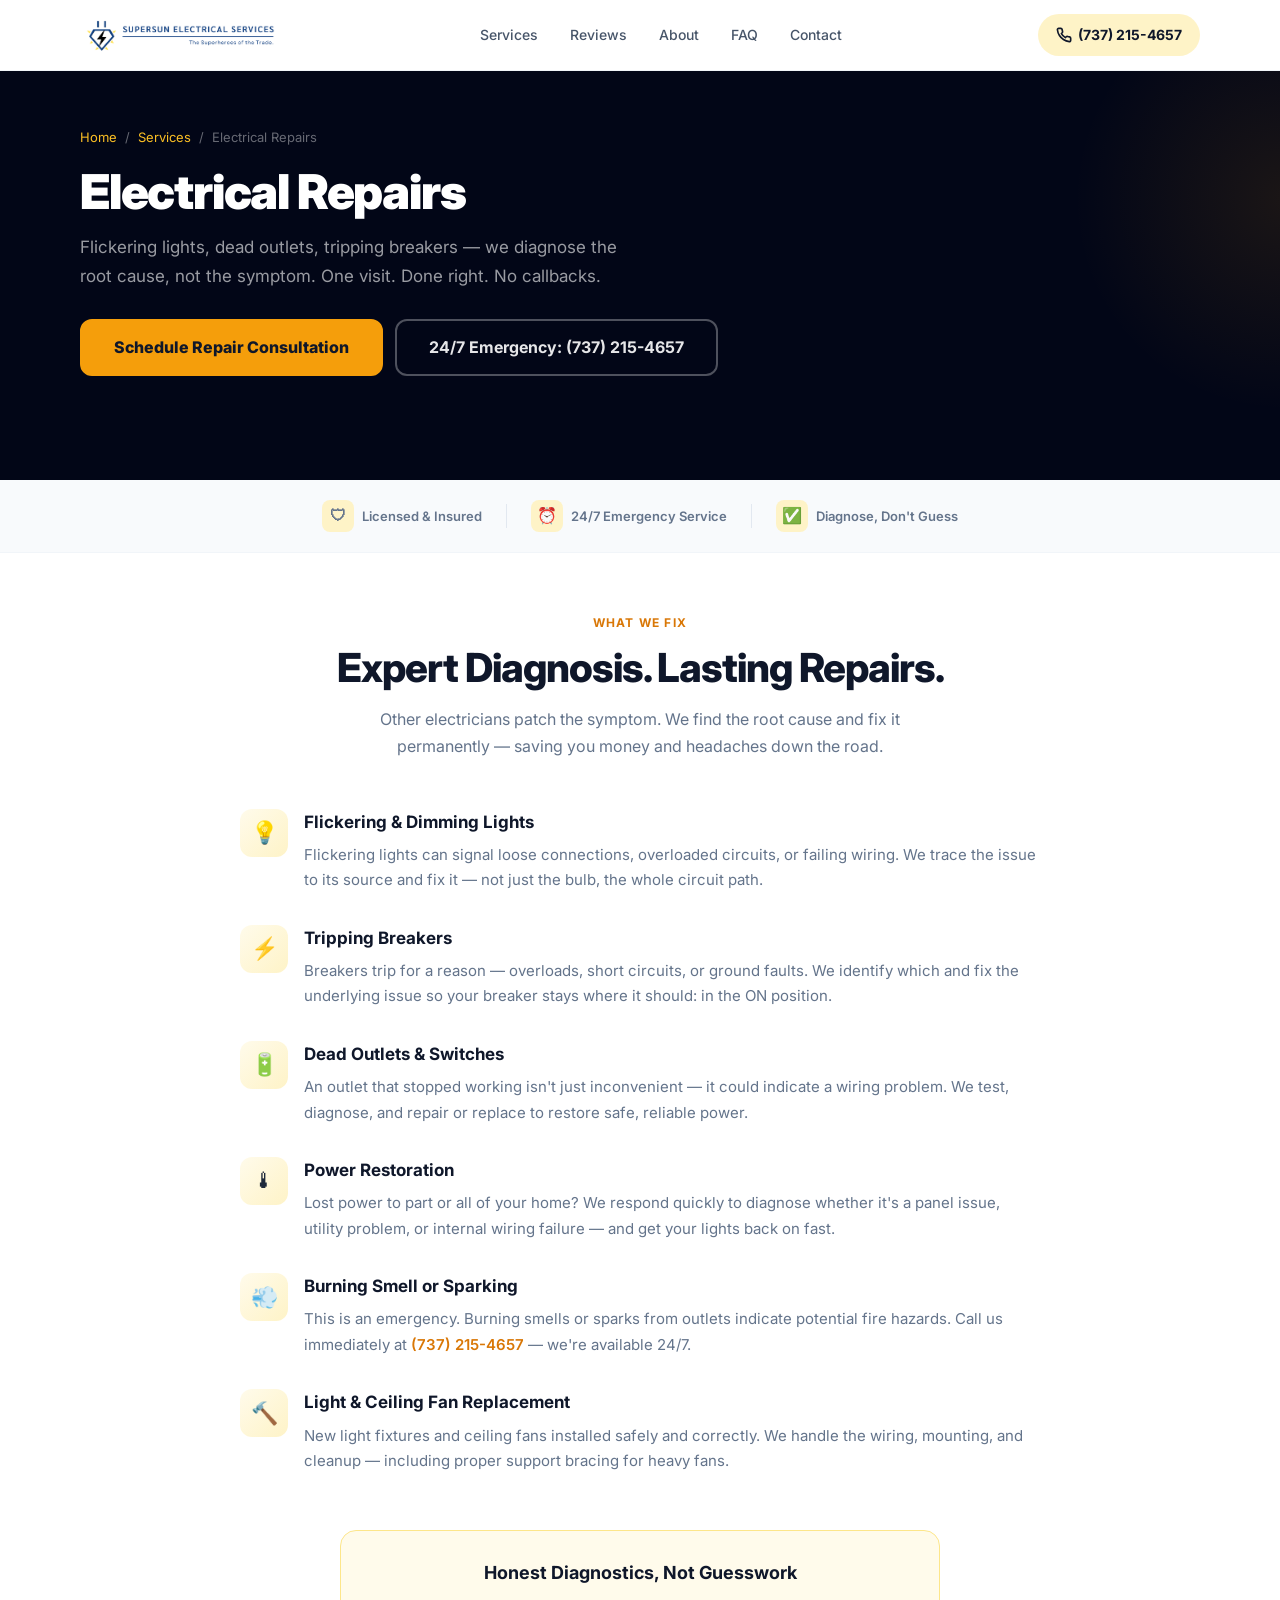
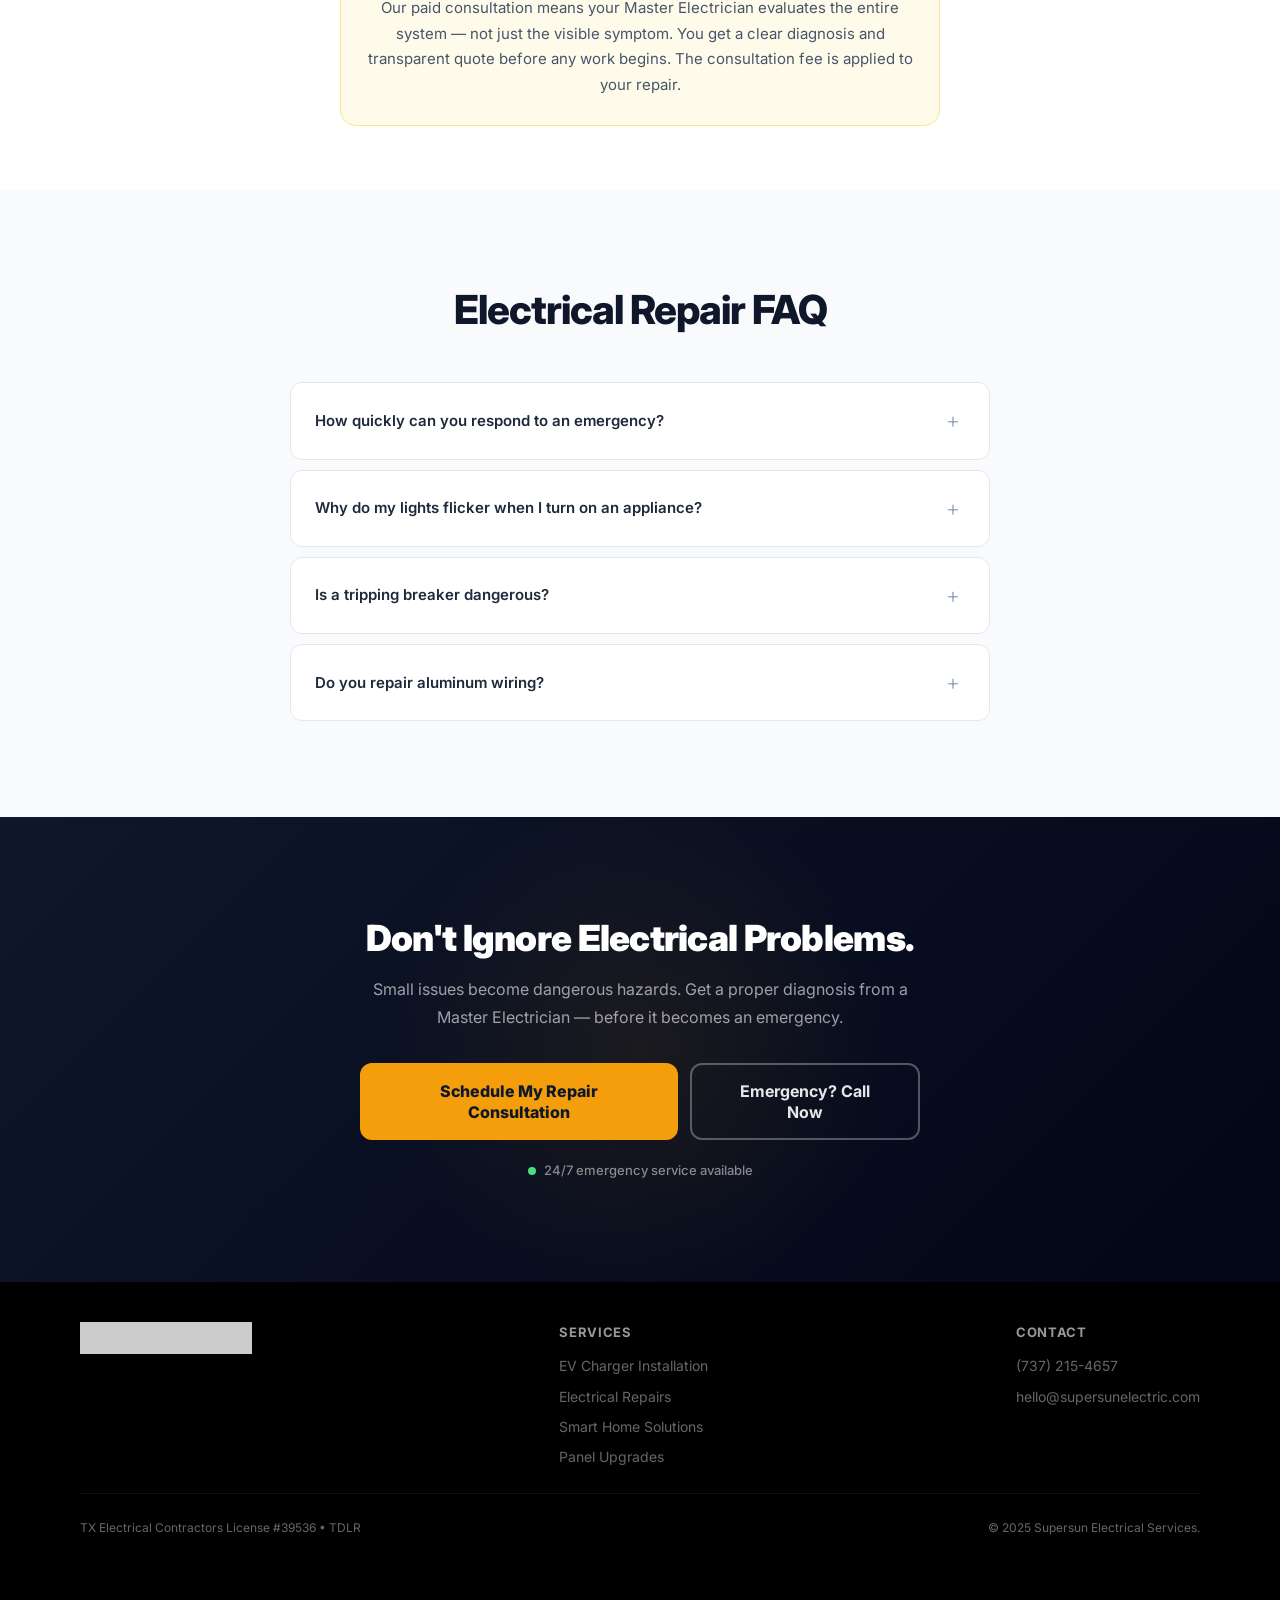
==== commit 97b1fa20: "Replace SVG placeholder logo with actual Supersun logo across all pages - Header uses logo at 38px h" ====
--- a/electrical-repairs/index.html
+++ b/electrical-repairs/index.html
@@ -24,8 +24,7 @@
     <div class="container">
       <div class="header__inner">
         <a href="/" class="header__brand">
-          <div class="header__logo"><svg width="40" height="40" viewBox="0 0 48 48" fill="none"><circle cx="24" cy="24" r="22" fill="#F59E0B" stroke="#D97706" stroke-width="2"/><path d="M27 8L16 26h7l-2 14 11-18h-7l2-14z" fill="#fff" stroke="#fff" stroke-width="1" stroke-linejoin="round"/></svg></div>
-          <div><span class="header__name">Supersun Electric</span><span class="header__tagline">Licensed Master Electrician</span></div>
+          <img src="/logo.webp" alt="Supersun Electrical Services" class="header__logo-img">
         </a>
         <nav class="nav">
           <a href="/#services" class="nav__link">Services</a>
@@ -186,7 +185,7 @@
     <div class="container">
       <div class="footer__inner">
         <div class="footer__top">
-          <div><div class="footer__brand"><svg width="28" height="28" viewBox="0 0 48 48" fill="none"><circle cx="24" cy="24" r="22" fill="#F59E0B" stroke="#D97706" stroke-width="2"/><path d="M27 8L16 26h7l-2 14 11-18h-7l2-14z" fill="#fff" stroke="#fff" stroke-width="1" stroke-linejoin="round"/></svg><span class="footer__brand-name">Supersun Electrical Services</span></div></div>
+          <div><div class="footer__brand"><img src="/logo.webp" alt="Supersun Electrical Services" class="footer__logo-img"></div></div>
           <div class="footer__links"><span class="footer__links-title">Services</span><a href="/ev-charger-installation/" class="footer__link">EV Charger Installation</a><a href="/electrical-repairs/" class="footer__link">Electrical Repairs</a><a href="/smart-home-solutions/" class="footer__link">Smart Home Solutions</a><a href="/panel-upgrades/" class="footer__link">Panel Upgrades</a></div>
           <div class="footer__links"><span class="footer__links-title">Contact</span><a href="tel:+17372154657" class="footer__link">(737) 215-4657</a><a href="mailto:hello@supersunelectric.com" class="footer__link">hello@supersunelectric.com</a></div>
         </div>
--- a/styles.css
+++ b/styles.css
@@ -154,26 +154,10 @@
   text-decoration: none;
 }
 
-.header__logo {
-  flex-shrink: 0;
-  width: 40px;
-  height: 40px;
-}
-
-.header__name {
-  font-weight: 800;
-  font-size: 17px;
-  color: var(--slate-900);
+.header__logo-img {
+  height: 38px;
+  width: auto;
   display: block;
-  line-height: 1.2;
-  letter-spacing: -0.01em;
-}
-
-.header__tagline {
-  font-size: 11px;
-  color: var(--slate-400);
-  display: block;
-  font-weight: 500;
 }
 
 /* Desktop Nav */
@@ -1550,6 +1534,14 @@
   gap: 10px;
 }
 
+.footer__logo-img {
+  height: 32px;
+  width: auto;
+  display: block;
+  filter: brightness(0) invert(1);
+  opacity: 0.8;
+}
+
 .footer__brand-name {
   font-weight: 800;
   font-size: 16px;
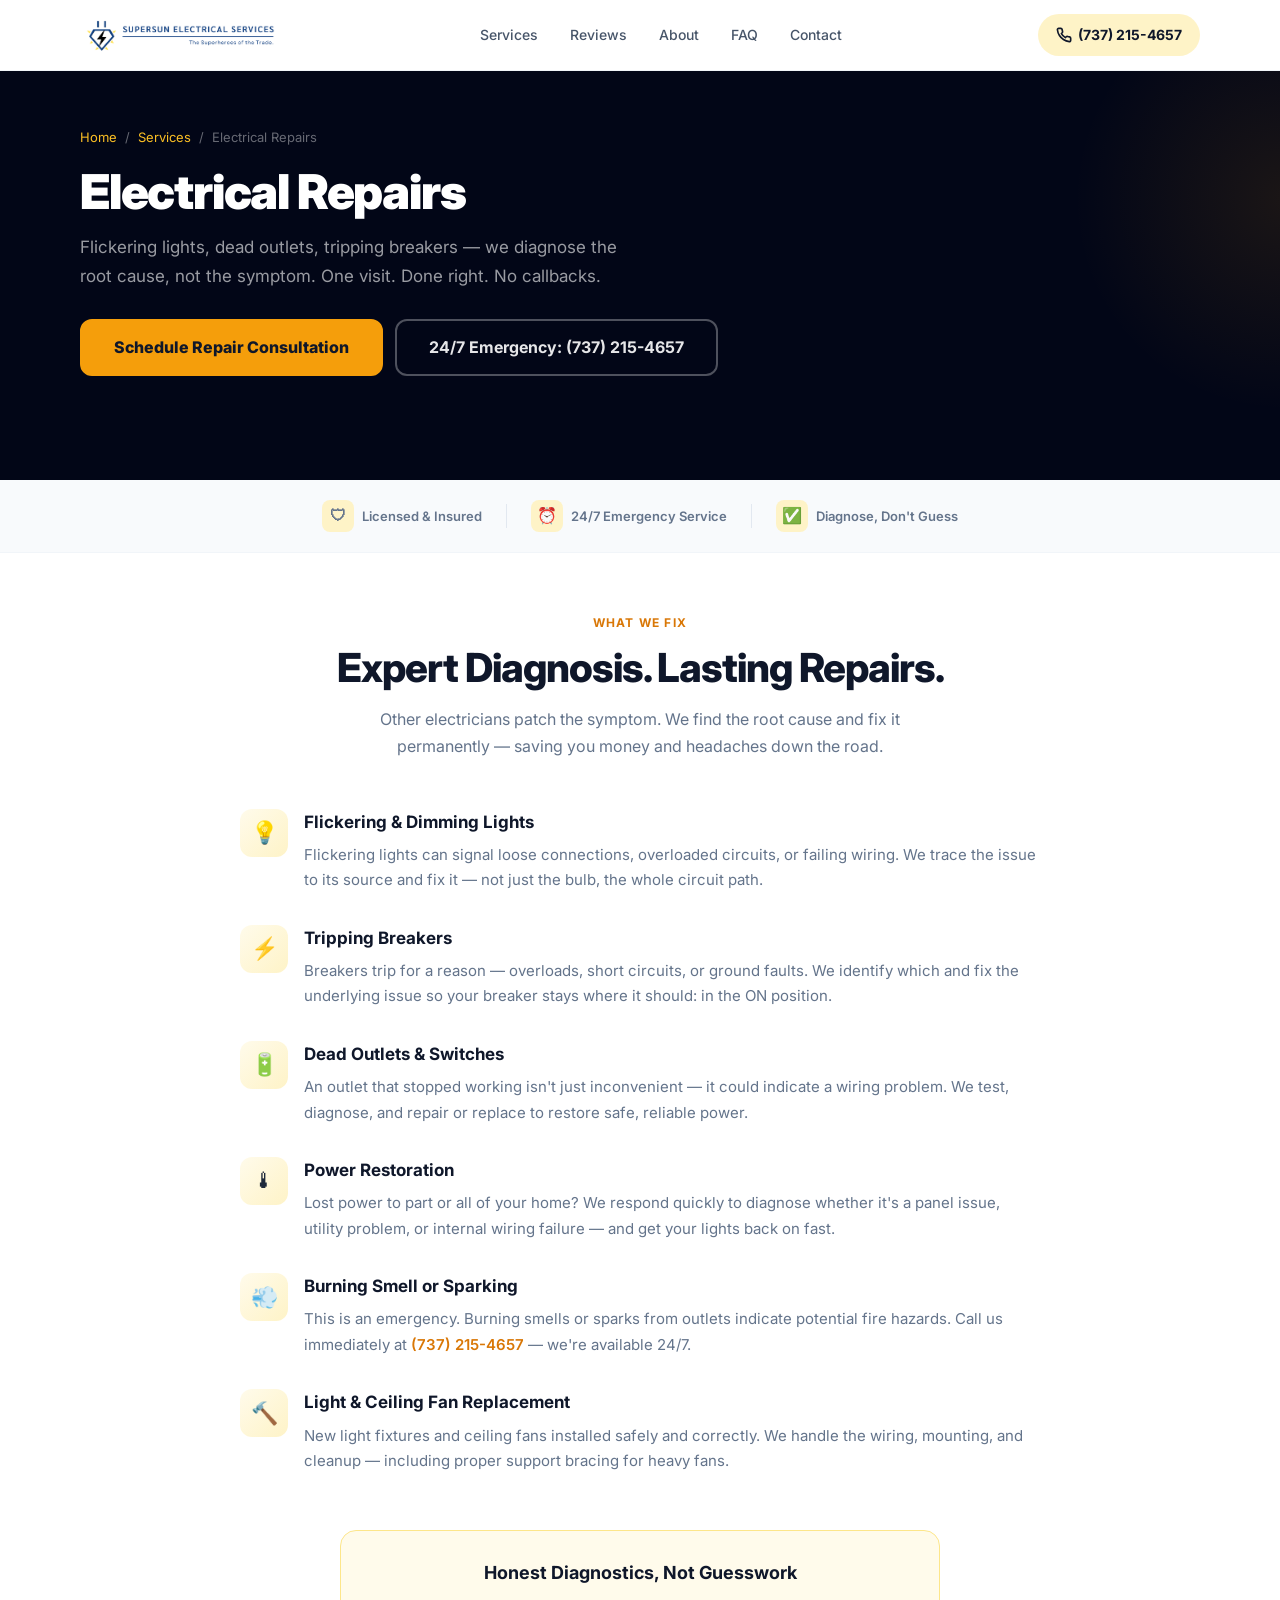
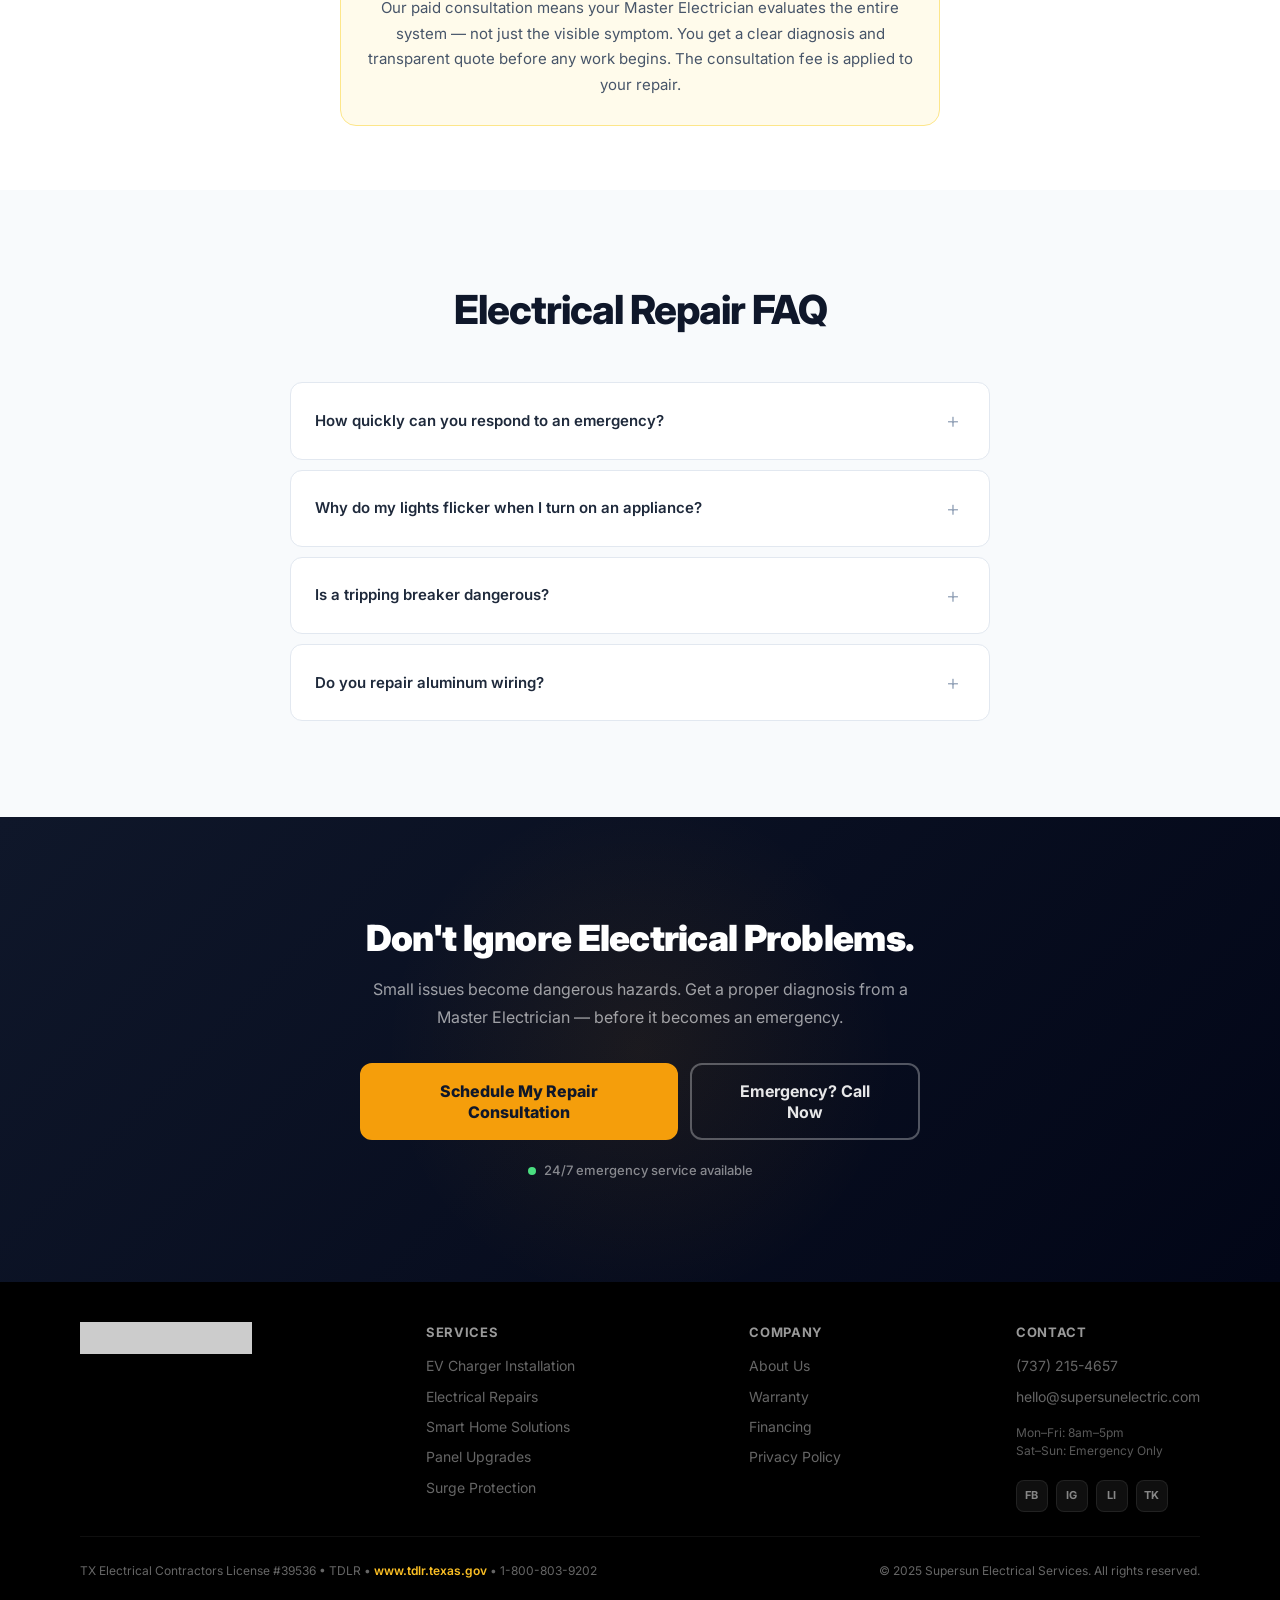
==== commit 1a9ffc49: "Add missing pages and update site-wide footer with hours, socials, TDLR New pages: - /warranty/ - Li" ====
--- a/electrical-repairs/index.html
+++ b/electrical-repairs/index.html
@@ -29,7 +29,7 @@
         <nav class="nav">
           <a href="/#services" class="nav__link">Services</a>
           <a href="/#reviews" class="nav__link">Reviews</a>
-          <a href="/#about" class="nav__link">About</a>
+          <a href="/about/" class="nav__link">About</a>
           <a href="/#faq" class="nav__link">FAQ</a>
           <a href="/#contact" class="nav__link">Contact</a>
         </nav>
@@ -44,9 +44,11 @@
   <div class="mobile-menu" id="mobileMenu">
     <div class="mobile-menu__panel">
       <a href="/#services" class="mobile-menu__link">Services</a>
-      <a href="/#about" class="mobile-menu__link">About</a>
+      <a href="/about/" class="mobile-menu__link">About</a>
       <a href="/#reviews" class="mobile-menu__link">Reviews</a>
       <a href="/#contact" class="mobile-menu__link">Contact</a>
+      <a href="/warranty/" class="mobile-menu__link">Warranty</a>
+      <a href="/financing/" class="mobile-menu__link">Financing</a>
       <div class="mobile-menu__cta">
         <a href="/#contact" class="btn btn--primary btn--full">Schedule Consultation</a>
         <a href="tel:+17372154657" class="btn btn--outline btn--full">Call (737) 215-4657</a>
@@ -186,10 +188,14 @@
       <div class="footer__inner">
         <div class="footer__top">
           <div><div class="footer__brand"><img src="/logo.webp" alt="Supersun Electrical Services" class="footer__logo-img"></div></div>
-          <div class="footer__links"><span class="footer__links-title">Services</span><a href="/ev-charger-installation/" class="footer__link">EV Charger Installation</a><a href="/electrical-repairs/" class="footer__link">Electrical Repairs</a><a href="/smart-home-solutions/" class="footer__link">Smart Home Solutions</a><a href="/panel-upgrades/" class="footer__link">Panel Upgrades</a></div>
-          <div class="footer__links"><span class="footer__links-title">Contact</span><a href="tel:+17372154657" class="footer__link">(737) 215-4657</a><a href="mailto:hello@supersunelectric.com" class="footer__link">hello@supersunelectric.com</a></div>
-        </div>
-        <div class="footer__bottom"><p>TX Electrical Contractors License #39536 &bull; TDLR</p><p>&copy; 2025 Supersun Electrical Services.</p></div>
+          <div class="footer__links"><span class="footer__links-title">Services</span><a href="/ev-charger-installation/" class="footer__link">EV Charger Installation</a><a href="/electrical-repairs/" class="footer__link">Electrical Repairs</a><a href="/smart-home-solutions/" class="footer__link">Smart Home Solutions</a><a href="/panel-upgrades/" class="footer__link">Panel Upgrades</a><a href="/surge-protection/" class="footer__link">Surge Protection</a></div>
+          <div class="footer__links"><span class="footer__links-title">Company</span><a href="/about/" class="footer__link">About Us</a><a href="/warranty/" class="footer__link">Warranty</a><a href="/financing/" class="footer__link">Financing</a><a href="/privacy-policy/" class="footer__link">Privacy Policy</a></div>
+          <div class="footer__links"><span class="footer__links-title">Contact</span><a href="tel:+17372154657" class="footer__link">(737) 215-4657</a><a href="mailto:hello@supersunelectric.com" class="footer__link">hello@supersunelectric.com</a><p class="footer__hours">Mon–Fri: 8am–5pm<br>Sat–Sun: Emergency Only</p><div class="footer__social"><a href="https://facebook.com" class="footer__social-link" aria-label="Facebook">FB</a><a href="https://instagram.com" class="footer__social-link" aria-label="Instagram">IG</a><a href="https://linkedin.com" class="footer__social-link" aria-label="LinkedIn">LI</a><a href="https://tiktok.com" class="footer__social-link" aria-label="TikTok">TK</a></div></div>
+        </div>
+        <div class="footer__bottom">
+          <p>TX Electrical Contractors License #39536 &bull; TDLR &bull; <a href="https://www.tdlr.texas.gov" target="_blank" rel="noopener">www.tdlr.texas.gov</a> &bull; 1-800-803-9202</p>
+          <p>&copy; 2025 Supersun Electrical Services. All rights reserved.</p>
+        </div>
       </div>
     </div>
   </footer>
--- a/styles.css
+++ b/styles.css
@@ -447,13 +447,24 @@
    =========================================== */
 .hero {
   background: var(--slate-950);
+  background-size: cover;
+  background-position: center;
+  background-repeat: no-repeat;
   color: #fff;
   padding: 48px 0 56px;
   position: relative;
   overflow: hidden;
 }
 
-.hero::before {
+.hero[style*="background-image"]::before {
+  content: '';
+  position: absolute;
+  inset: 0;
+  background: linear-gradient(135deg, rgba(2,6,23,0.88) 0%, rgba(15,23,42,0.75) 50%, rgba(2,6,23,0.85) 100%);
+  z-index: 0;
+}
+
+.hero::after {
   content: '';
   position: absolute;
   top: -40%;
@@ -462,17 +473,7 @@
   height: 600px;
   background: radial-gradient(circle, rgba(245,158,11,0.12) 0%, transparent 65%);
   pointer-events: none;
-}
-
-.hero::after {
-  content: '';
-  position: absolute;
-  bottom: -20%;
-  left: -10%;
-  width: 400px;
-  height: 400px;
-  background: radial-gradient(circle, rgba(245,158,11,0.06) 0%, transparent 65%);
-  pointer-events: none;
+  z-index: 1;
 }
 
 .hero__content {
@@ -800,6 +801,14 @@
   border-color: var(--amber-200);
 }
 
+.service-card__img {
+  width: 100%;
+  height: 180px;
+  object-fit: cover;
+  border-radius: 12px;
+  margin-bottom: 20px;
+}
+
 .service-card__icon {
   width: 56px;
   height: 56px;
@@ -1092,6 +1101,20 @@
    =========================================== */
 .about {
   background: var(--slate-50);
+}
+
+.about__team-photo {
+  max-width: 600px;
+  margin: 0 auto 40px;
+  border-radius: var(--radius-xl);
+  overflow: hidden;
+  box-shadow: var(--shadow-lg);
+}
+
+.about__team-img {
+  width: 100%;
+  height: auto;
+  display: block;
 }
 
 .about__grid {
@@ -1573,6 +1596,59 @@
   color: var(--amber-400) !important;
 }
 
+.footer__hours {
+  font-size: 12px;
+  color: rgba(255,255,255,0.35);
+  line-height: 1.5;
+  margin-top: 8px;
+}
+
+.footer__social {
+  display: flex;
+  gap: 8px;
+  margin-top: 12px;
+}
+
+.footer__social-link {
+  display: flex;
+  align-items: center;
+  justify-content: center;
+  width: 32px;
+  height: 32px;
+  border-radius: 8px;
+  background: rgba(255,255,255,0.06);
+  border: 1px solid rgba(255,255,255,0.08);
+  font-size: 11px;
+  font-weight: 700;
+  color: rgba(255,255,255,0.5) !important;
+  transition: all 0.2s;
+}
+
+.footer__social-link:hover {
+  background: rgba(245,158,11,0.15);
+  border-color: rgba(245,158,11,0.25);
+  color: var(--amber-400) !important;
+}
+
+/* About page hero with background image */
+.page-hero[style*="background-image"] {
+  background-size: cover;
+  background-position: center;
+}
+
+.page-hero[style*="background-image"]::after {
+  content: '';
+  position: absolute;
+  inset: 0;
+  background: linear-gradient(135deg, rgba(2,6,23,0.85) 0%, rgba(15,23,42,0.75) 100%);
+  z-index: 0;
+}
+
+.page-hero[style*="background-image"] .container {
+  position: relative;
+  z-index: 1;
+}
+
 .footer__bottom {
   border-top: 1px solid rgba(255,255,255,0.06);
   padding-top: 24px;
